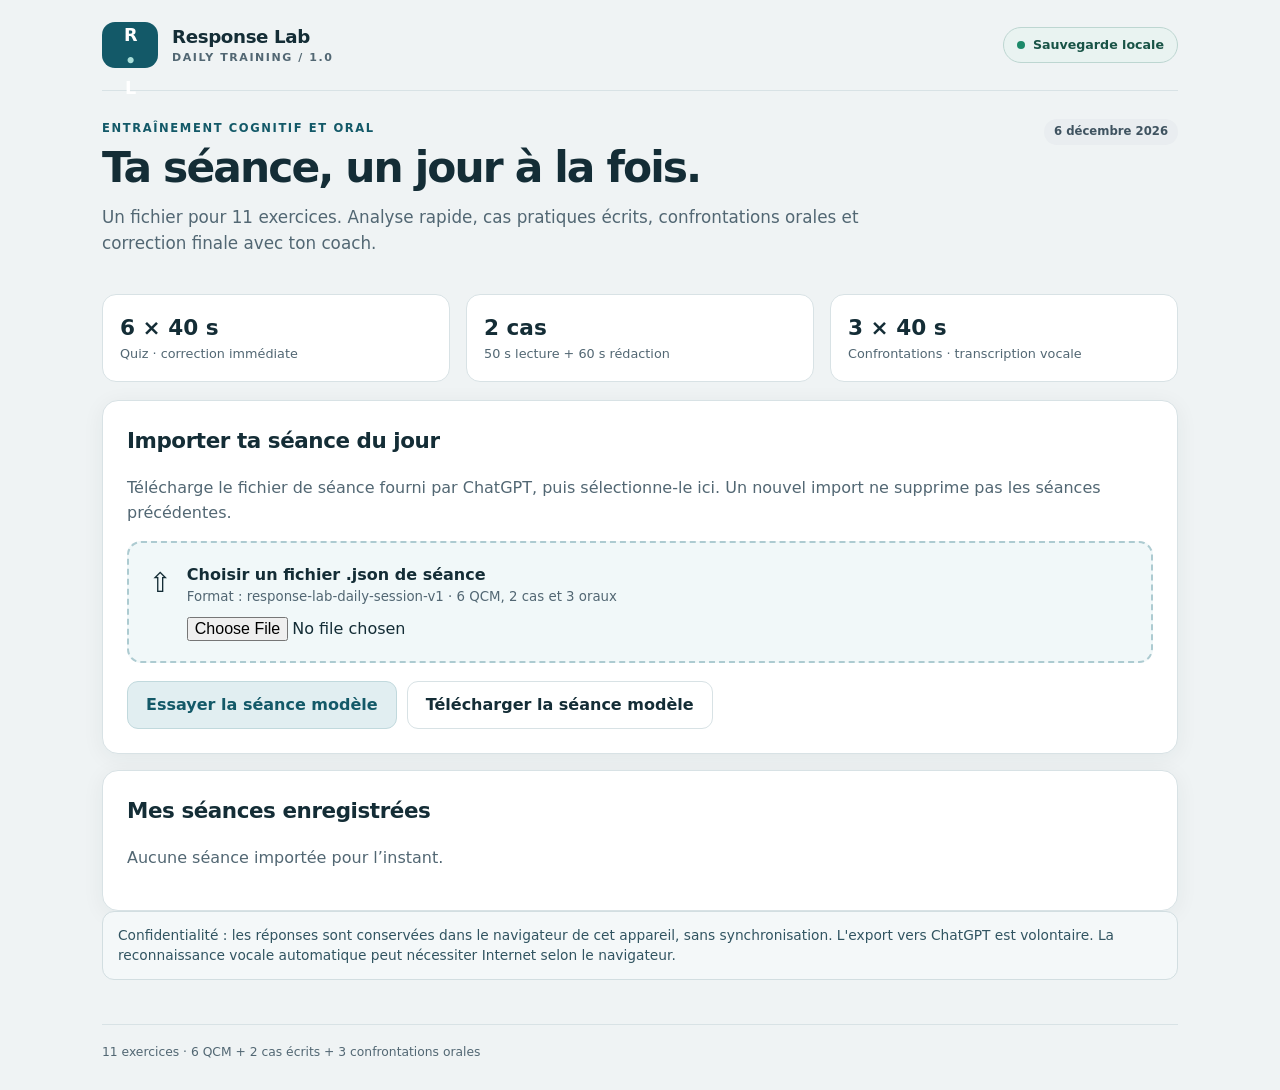
==== daily/index.html @ 09f6cb74 "Add Response Lab Daily: 6 instant-feedback quizzes, 2 timed written cases, 3 transcribed oral respon" ====
<!doctype html>
<html lang="fr">
<head>
  <meta charset="utf-8">
  <meta name="viewport" content="width=device-width,initial-scale=1,viewport-fit=cover">
  <meta name="theme-color" content="#135968">
  <meta name="description" content="Response Lab Daily : quiz, cas écrits et confrontations orales chronométrés.">
  <title>Response Lab — Séance quotidienne</title>
  <link rel="icon" href="icon.svg" type="image/svg+xml">
  <link rel="manifest" href="manifest.webmanifest">
  <link rel="stylesheet" href="assets/styles.css">
  <script defer src="assets/app.js"></script>
</head>
<body>
 <div class="app-shell">
  <header class="app-top">
   <a class="identity" href="./" aria-label="Response Lab Daily — accueil"><span class="logo">R<span>•</span>L</span><span><strong>Response Lab</strong><small>DAILY TRAINING / 1.0</small></span></a>
   <span class="local-pill"><span class="local-dot"></span> Sauvegarde locale</span>
  </header>
  <main id="app" class="main" aria-live="polite"><div class="panel"><h1>Initialisation de Response Lab…</h1><p>Chargement de l'interface quotidienne.</p></div></main>
  <footer class="footer"><span>11 exercices · 6 QCM + 2 cas écrits + 3 confrontations orales</span><span id="live-status" role="status" aria-live="polite"></span></footer>
 </div>
 <script>window.addEventListener('load',()=>{setTimeout(()=>{const el=document.getElementById('app');if(el&&el.textContent.includes('Initialisation de Response Lab'))el.innerHTML='<div class="panel" role="alert"><h1>Application non chargée</h1><p>Actualise la page avec une connexion pour récupérer les fichiers nécessaires. Ne supprime pas les données du site.</p></div>'},5000)})</script>
</body>
</html>
---- daily/assets/styles.css ----
:root{color-scheme:light;--bg:#eff3f4;--surface:#fff;--surface2:#f6f9fa;--ink:#142d36;--muted:#526773;--line:#d8e2e5;--primary:#135968;--primaryHover:#0d4653;--soft:#e1eef1;--success:#16664c;--successBg:#e4f4ed;--warn:#83500c;--warnBg:#fff2dd;--danger:#9d3538;--radius:16px;--shadow:0 4px 22px rgba(17,50,57,.06)}
*{box-sizing:border-box}html{scroll-behavior:smooth}body{margin:0;min-height:100vh;background:var(--bg);color:var(--ink);font-family:system-ui,-apple-system,"Segoe UI",Roboto,Arial,sans-serif;line-height:1.5}button,input,textarea,select{font:inherit}button{cursor:pointer}button:disabled{opacity:.55;cursor:not-allowed}a{color:var(--primary);text-underline-offset:3px}.app-shell{max-width:1120px;margin:auto;padding:0 22px}.app-top{display:flex;justify-content:space-between;align-items:center;gap:16px;padding:22px 0;border-bottom:1px solid var(--line)}.identity{color:inherit;text-decoration:none;display:flex;align-items:center;gap:14px}.identity>span:nth-child(2){display:grid;gap:0}.identity strong{font-weight:800;letter-spacing:-.02em;font-size:1.14rem}.identity small{font-size:.69rem;color:var(--muted);letter-spacing:.14em;font-weight:700}.logo{height:46px;min-width:56px;display:grid;place-items:center;background:var(--primary);color:#fff;border-radius:13px;font-size:1.1rem;font-weight:900;letter-spacing:-.08em}.logo span{color:#a9dfd9}.local-pill{display:inline-flex;align-items:center;gap:8px;border:1px solid #bdd6d1;background:#e9f3f1;color:#185346;border-radius:40px;padding:8px 13px;font-size:.79rem;font-weight:700}.local-dot{background:#1d8a6a;width:8px;height:8px;border-radius:50%}.main{padding:28px 0 44px;min-height:70vh}.footer{border-top:1px solid var(--line);padding:18px 0 28px;display:flex;justify-content:space-between;gap:20px;color:var(--muted);font-size:.77rem}.topline{display:flex;justify-content:space-between;gap:16px;align-items:flex-start;margin-bottom:21px}.eyebrow{font-weight:800;color:var(--primary);text-transform:uppercase;letter-spacing:.14em;font-size:.72rem;margin:0 0 7px}h1,h2,h3,p{margin-top:0}h1{font-size:clamp(1.7rem,4vw,2.65rem);letter-spacing:-.045em;line-height:1.12;margin-bottom:12px}h2{font-size:1.34rem;letter-spacing:-.02em}h3{font-size:1.03rem;letter-spacing:-.02em}p{line-height:1.57}.lead{font-size:1.05rem;color:var(--muted);max-width:780px}.muted{color:var(--muted)}.small{font-size:.86rem}.tiny{font-size:.77rem}.panel{background:var(--surface);border:1px solid var(--line);border-radius:var(--radius);padding:24px;box-shadow:var(--shadow)}.panel+.panel{margin-top:16px}.soft{background:var(--surface2)}.grid{display:grid;gap:16px}.grid2{grid-template-columns:repeat(2,minmax(0,1fr))}.grid3{grid-template-columns:repeat(3,minmax(0,1fr))}.feature{padding:17px;border:1px solid var(--line);border-radius:14px;background:#fff}.feature strong{display:block;font-size:1.35rem}.feature span{display:block;font-size:.8rem;color:var(--muted)}.btn{display:inline-flex;justify-content:center;align-items:center;gap:8px;min-height:45px;padding:11px 18px;border-radius:11px;border:1px solid var(--line);font-weight:750;background:#fff;color:var(--ink);text-decoration:none;transition:background .15s,transform .12s}.btn:hover:not(:disabled){background:var(--soft)}.btn:active:not(:disabled){transform:translateY(1px)}.btn.primary{color:#fff;background:var(--primary);border-color:var(--primary)}.btn.primary:hover:not(:disabled){background:var(--primaryHover)}.btn.ghost{background:transparent}.btn.subtle{background:var(--soft);color:var(--primary);border-color:#c1d9dd}.btn.warn{background:#fff4e8;color:#783d07;border-color:#e9cdab}.actions{display:flex;flex-wrap:wrap;gap:10px;align-items:center;margin:18px 0 2px}.actions:last-child{margin-bottom:0}.upload{display:flex;gap:15px;align-items:flex-start;padding:20px;border:2px dashed #adcbd1;background:#f1f8f9;border-radius:14px}.upload strong{display:block}.upload input{max-width:100%;width:100%;margin-top:10px}.upload small{display:block;color:var(--muted)}.tag{display:inline-flex;align-items:center;gap:5px;background:var(--soft);color:var(--primary);padding:4px 10px;border-radius:999px;font-weight:750;font-size:.73rem}.tag.green{background:var(--successBg);color:var(--success)}.tag.amber{background:var(--warnBg);color:var(--warn)}.tag.gray{background:#e9edf0;color:#3f5360}.progressbar{height:10px;border-radius:999px;background:#e5eced;overflow:hidden;margin-top:14px}.progressbar>span{display:block;background:var(--primary);height:100%;transition:width .2s}.stepbar{display:flex;justify-content:space-between;align-items:center;gap:10px;margin-bottom:16px}.step-label{font-size:.82rem;font-weight:800;color:var(--muted)}.timer-box{display:flex;gap:15px;align-items:center;border:1px solid #bdd5d9;background:#e9f4f5;border-radius:14px;padding:14px 18px;margin:16px 0}.timer-number{font-variant-numeric:tabular-nums;font-weight:850;font-size:2.45rem;letter-spacing:-.07em;line-height:1}.timer-number.low{color:var(--danger)}.timer-text{font-size:.89rem;color:#2b5561}.question{padding:20px;border-radius:14px;background:#f3f8f9;border:1px solid #d6e6e9;margin:18px 0}.question p:last-child{margin-bottom:0}.choice-grid{display:grid;gap:11px;margin:18px 0}.choice{display:block;text-align:left;background:#fff;border:1.5px solid var(--line);border-radius:12px;padding:14px 16px;color:var(--ink);min-height:54px}.choice:hover:not(:disabled){background:var(--soft);border-color:#7ba6ae}.choice.correct{border-color:#2b9a77;background:#e8f6ef}.choice.incorrect{border-color:#c36763;background:#fff0ee}.choice .letter{display:inline-grid;place-items:center;width:27px;height:27px;background:#edf3f4;border-radius:7px;margin-right:9px;font-weight:900;font-size:.83rem}.feedback{padding:16px;border-radius:12px;background:var(--successBg);color:#134b3b;border:1px solid #b8dec9;margin:16px 0}.feedback.warn{background:var(--warnBg);color:#704308;border-color:#ead3a7}.feedback strong{display:block;margin-bottom:4px}.input,textarea,select{display:block;width:100%;padding:12px 13px;border-radius:10px;border:1px solid #b5c9ce;background:#fff;color:var(--ink)}textarea{resize:vertical;min-height:146px;line-height:1.6}label.field-label{display:block;font-weight:750;margin:13px 0 7px}.input:focus,textarea:focus,select:focus,button:focus-visible{outline:3px solid #7dc2cd;outline-offset:2px}.info-row{display:flex;flex-wrap:wrap;gap:10px;align-items:center}.status{background:#e7f0f2;border:1px solid #c6dbe0;color:#245464;border-radius:11px;padding:11px 14px;font-size:.86rem}.status.error{background:#fbedec;border-color:#e8c0c1;color:#862c31}.transcript{white-space:pre-wrap;border:1px solid #c7dadd;border-radius:12px;padding:14px;background:#f7fafb;min-height:76px;margin:13px 0;font-size:1.04rem}.transcript.pending{color:var(--muted);font-style:italic}.transcript .interim{opacity:.6}.case-context{white-space:pre-line;line-height:1.76;font-size:1rem}.case-task{padding:12px 15px;border-left:4px solid var(--primary);background:#f1f7f8;border-radius:0 9px 9px 0}.results-list{display:grid;gap:13px}.result-card{border:1px solid var(--line);border-radius:13px;padding:16px;background:#fff}.result-head{display:flex;justify-content:space-between;align-items:center;gap:12px;flex-wrap:wrap;margin-bottom:7px}.answer-text{white-space:pre-wrap;background:#f3f6f7;border-radius:9px;padding:11px 12px;margin:10px 0;color:#2d4451}.grade-row{display:grid;grid-template-columns:minmax(140px,220px) 1fr;gap:12px;align-items:end}.grade-row textarea{min-height:80px}.error-msg{color:var(--danger);font-weight:700}.divider{height:1px;background:var(--line);margin:22px 0}.history-list{display:grid;gap:10px}.history-item{display:flex;justify-content:space-between;align-items:center;gap:14px;padding:13px 0;border-bottom:1px solid var(--line)}.history-item:last-child{border:none}.file-box{background:#f2f7f8;border:1px solid #d1e2e5;padding:12px 14px;border-radius:11px;margin:13px 0}.file-box code{word-break:break-word}.notice{border:1px solid #d2dee1;border-radius:12px;background:#f4f8f9;padding:13px 15px;color:#315461}.notice.amber{background:#fff8eb;border-color:#e9d6b2;color:#78531c}.notes-points{font-variant-numeric:tabular-nums;font-weight:800;color:var(--primary)}.sr-only{position:absolute!important;width:1px;height:1px;padding:0;margin:-1px;overflow:hidden;clip:rect(0,0,0,0);white-space:nowrap;border:0}
@media(max-width:720px){.app-shell{padding:0 13px}.app-top{padding:14px 0}.logo{height:41px;min-width:49px}.identity strong{font-size:1rem}.identity small{font-size:.58rem}.local-pill{font-size:.7rem;padding:6px 9px}.main{padding:18px 0}.panel{padding:18px}.grid2,.grid3{grid-template-columns:1fr}.topline{flex-direction:column;gap:8px}.footer{flex-direction:column;gap:5px}.grade-row{grid-template-columns:1fr}.actions .btn{flex:1 1 160px}.stepbar{align-items:flex-start}.timer-number{font-size:2.1rem}}
@media(prefers-reduced-motion:reduce){*,*:before,*:after{animation:none!important;transition:none!important;scroll-behavior:auto!important}}
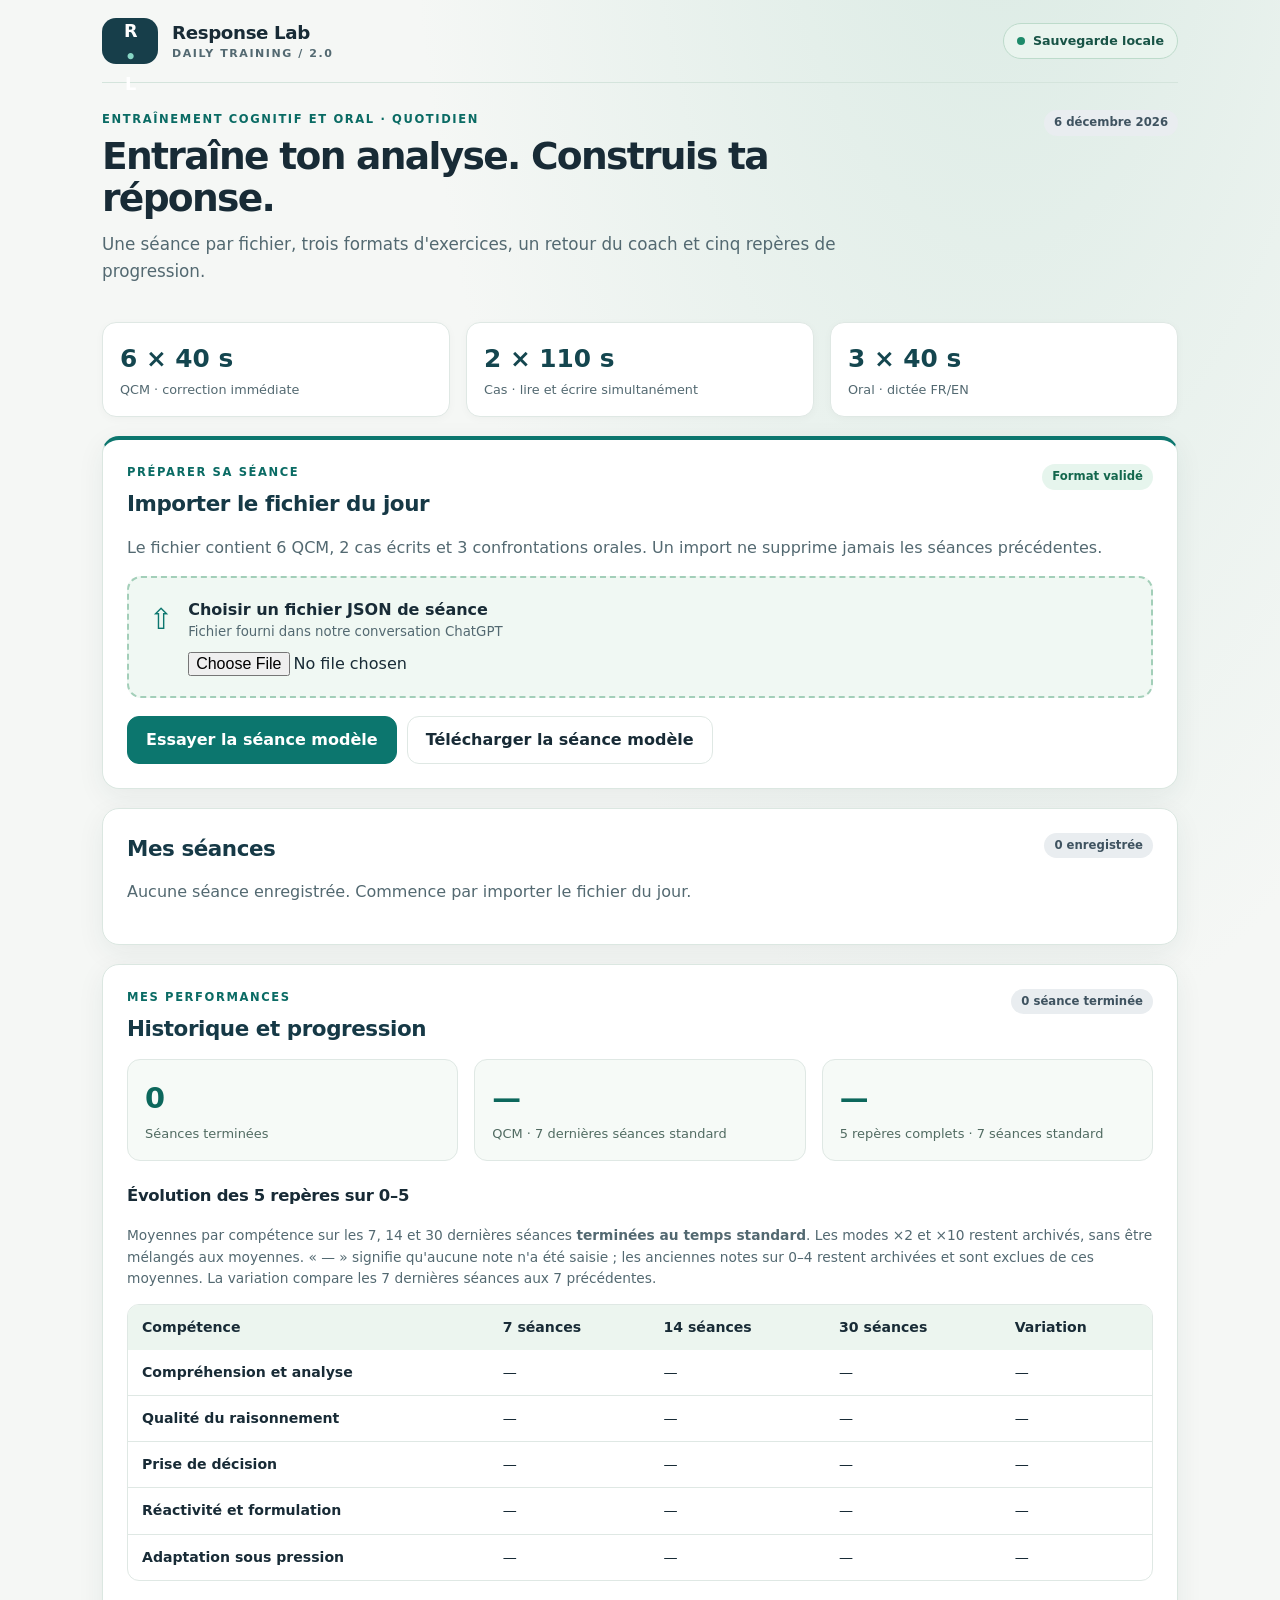
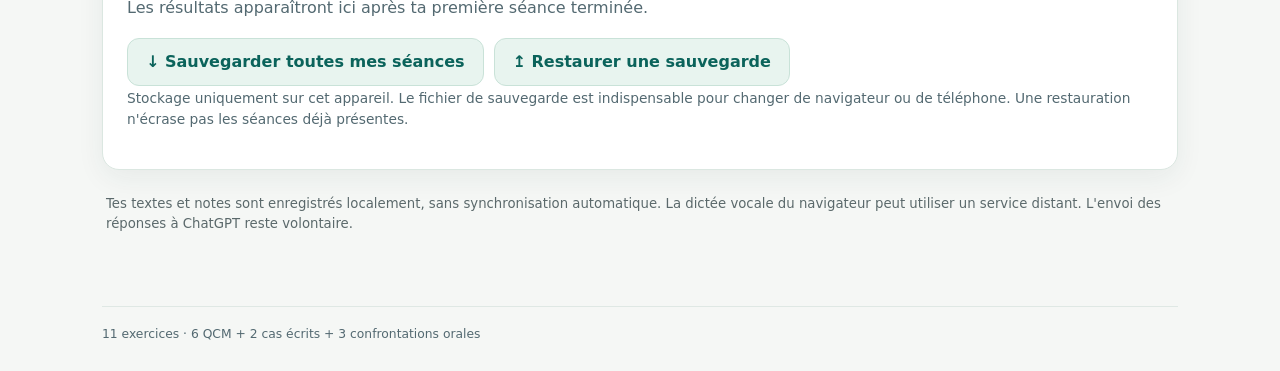
==== commit e1232952: "Refonte Response Lab Daily 2.0: grand chrono en haut à droite, cas 110 s, cinq notes 0-5, reconnaiss" ====
--- a/daily/index.html
+++ b/daily/index.html
@@ -3,18 +3,18 @@
 <head>
   <meta charset="utf-8">
   <meta name="viewport" content="width=device-width,initial-scale=1,viewport-fit=cover">
-  <meta name="theme-color" content="#135968">
+  <meta name="theme-color" content="#0c766e">
   <meta name="description" content="Response Lab Daily : quiz, cas écrits et confrontations orales chronométrés.">
-  <title>Response Lab — Séance quotidienne</title>
+  <title>Response Lab Daily 2.0 — Entraînement quotidien</title>
   <link rel="icon" href="icon.svg" type="image/svg+xml">
   <link rel="manifest" href="manifest.webmanifest">
-  <link rel="stylesheet" href="assets/styles.css">
-  <script defer src="assets/app.js"></script>
+  <link rel="stylesheet" href="assets/styles.css?v=2.0.0">
+  <script defer src="assets/app.js?v=2.0.0"></script>
 </head>
 <body>
  <div class="app-shell">
   <header class="app-top">
-   <a class="identity" href="./" aria-label="Response Lab Daily — accueil"><span class="logo">R<span>•</span>L</span><span><strong>Response Lab</strong><small>DAILY TRAINING / 1.0</small></span></a>
+   <a class="identity" href="./" aria-label="Response Lab Daily — accueil"><span class="logo">R<span>•</span>L</span><span><strong>Response Lab</strong><small>DAILY TRAINING / 2.0</small></span></a>
    <span class="local-pill"><span class="local-dot"></span> Sauvegarde locale</span>
   </header>
   <main id="app" class="main" aria-live="polite"><div class="panel"><h1>Initialisation de Response Lab…</h1><p>Chargement de l'interface quotidienne.</p></div></main>
--- a/daily/assets/styles.css
+++ b/daily/assets/styles.css
@@ -2,3 +2,33 @@
 *{box-sizing:border-box}html{scroll-behavior:smooth}body{margin:0;min-height:100vh;background:var(--bg);color:var(--ink);font-family:system-ui,-apple-system,"Segoe UI",Roboto,Arial,sans-serif;line-height:1.5}button,input,textarea,select{font:inherit}button{cursor:pointer}button:disabled{opacity:.55;cursor:not-allowed}a{color:var(--primary);text-underline-offset:3px}.app-shell{max-width:1120px;margin:auto;padding:0 22px}.app-top{display:flex;justify-content:space-between;align-items:center;gap:16px;padding:22px 0;border-bottom:1px solid var(--line)}.identity{color:inherit;text-decoration:none;display:flex;align-items:center;gap:14px}.identity>span:nth-child(2){display:grid;gap:0}.identity strong{font-weight:800;letter-spacing:-.02em;font-size:1.14rem}.identity small{font-size:.69rem;color:var(--muted);letter-spacing:.14em;font-weight:700}.logo{height:46px;min-width:56px;display:grid;place-items:center;background:var(--primary);color:#fff;border-radius:13px;font-size:1.1rem;font-weight:900;letter-spacing:-.08em}.logo span{color:#a9dfd9}.local-pill{display:inline-flex;align-items:center;gap:8px;border:1px solid #bdd6d1;background:#e9f3f1;color:#185346;border-radius:40px;padding:8px 13px;font-size:.79rem;font-weight:700}.local-dot{background:#1d8a6a;width:8px;height:8px;border-radius:50%}.main{padding:28px 0 44px;min-height:70vh}.footer{border-top:1px solid var(--line);padding:18px 0 28px;display:flex;justify-content:space-between;gap:20px;color:var(--muted);font-size:.77rem}.topline{display:flex;justify-content:space-between;gap:16px;align-items:flex-start;margin-bottom:21px}.eyebrow{font-weight:800;color:var(--primary);text-transform:uppercase;letter-spacing:.14em;font-size:.72rem;margin:0 0 7px}h1,h2,h3,p{margin-top:0}h1{font-size:clamp(1.7rem,4vw,2.65rem);letter-spacing:-.045em;line-height:1.12;margin-bottom:12px}h2{font-size:1.34rem;letter-spacing:-.02em}h3{font-size:1.03rem;letter-spacing:-.02em}p{line-height:1.57}.lead{font-size:1.05rem;color:var(--muted);max-width:780px}.muted{color:var(--muted)}.small{font-size:.86rem}.tiny{font-size:.77rem}.panel{background:var(--surface);border:1px solid var(--line);border-radius:var(--radius);padding:24px;box-shadow:var(--shadow)}.panel+.panel{margin-top:16px}.soft{background:var(--surface2)}.grid{display:grid;gap:16px}.grid2{grid-template-columns:repeat(2,minmax(0,1fr))}.grid3{grid-template-columns:repeat(3,minmax(0,1fr))}.feature{padding:17px;border:1px solid var(--line);border-radius:14px;background:#fff}.feature strong{display:block;font-size:1.35rem}.feature span{display:block;font-size:.8rem;color:var(--muted)}.btn{display:inline-flex;justify-content:center;align-items:center;gap:8px;min-height:45px;padding:11px 18px;border-radius:11px;border:1px solid var(--line);font-weight:750;background:#fff;color:var(--ink);text-decoration:none;transition:background .15s,transform .12s}.btn:hover:not(:disabled){background:var(--soft)}.btn:active:not(:disabled){transform:translateY(1px)}.btn.primary{color:#fff;background:var(--primary);border-color:var(--primary)}.btn.primary:hover:not(:disabled){background:var(--primaryHover)}.btn.ghost{background:transparent}.btn.subtle{background:var(--soft);color:var(--primary);border-color:#c1d9dd}.btn.warn{background:#fff4e8;color:#783d07;border-color:#e9cdab}.actions{display:flex;flex-wrap:wrap;gap:10px;align-items:center;margin:18px 0 2px}.actions:last-child{margin-bottom:0}.upload{display:flex;gap:15px;align-items:flex-start;padding:20px;border:2px dashed #adcbd1;background:#f1f8f9;border-radius:14px}.upload strong{display:block}.upload input{max-width:100%;width:100%;margin-top:10px}.upload small{display:block;color:var(--muted)}.tag{display:inline-flex;align-items:center;gap:5px;background:var(--soft);color:var(--primary);padding:4px 10px;border-radius:999px;font-weight:750;font-size:.73rem}.tag.green{background:var(--successBg);color:var(--success)}.tag.amber{background:var(--warnBg);color:var(--warn)}.tag.gray{background:#e9edf0;color:#3f5360}.progressbar{height:10px;border-radius:999px;background:#e5eced;overflow:hidden;margin-top:14px}.progressbar>span{display:block;background:var(--primary);height:100%;transition:width .2s}.stepbar{display:flex;justify-content:space-between;align-items:center;gap:10px;margin-bottom:16px}.step-label{font-size:.82rem;font-weight:800;color:var(--muted)}.timer-box{display:flex;gap:15px;align-items:center;border:1px solid #bdd5d9;background:#e9f4f5;border-radius:14px;padding:14px 18px;margin:16px 0}.timer-number{font-variant-numeric:tabular-nums;font-weight:850;font-size:2.45rem;letter-spacing:-.07em;line-height:1}.timer-number.low{color:var(--danger)}.timer-text{font-size:.89rem;color:#2b5561}.question{padding:20px;border-radius:14px;background:#f3f8f9;border:1px solid #d6e6e9;margin:18px 0}.question p:last-child{margin-bottom:0}.choice-grid{display:grid;gap:11px;margin:18px 0}.choice{display:block;text-align:left;background:#fff;border:1.5px solid var(--line);border-radius:12px;padding:14px 16px;color:var(--ink);min-height:54px}.choice:hover:not(:disabled){background:var(--soft);border-color:#7ba6ae}.choice.correct{border-color:#2b9a77;background:#e8f6ef}.choice.incorrect{border-color:#c36763;background:#fff0ee}.choice .letter{display:inline-grid;place-items:center;width:27px;height:27px;background:#edf3f4;border-radius:7px;margin-right:9px;font-weight:900;font-size:.83rem}.feedback{padding:16px;border-radius:12px;background:var(--successBg);color:#134b3b;border:1px solid #b8dec9;margin:16px 0}.feedback.warn{background:var(--warnBg);color:#704308;border-color:#ead3a7}.feedback strong{display:block;margin-bottom:4px}.input,textarea,select{display:block;width:100%;padding:12px 13px;border-radius:10px;border:1px solid #b5c9ce;background:#fff;color:var(--ink)}textarea{resize:vertical;min-height:146px;line-height:1.6}label.field-label{display:block;font-weight:750;margin:13px 0 7px}.input:focus,textarea:focus,select:focus,button:focus-visible{outline:3px solid #7dc2cd;outline-offset:2px}.info-row{display:flex;flex-wrap:wrap;gap:10px;align-items:center}.status{background:#e7f0f2;border:1px solid #c6dbe0;color:#245464;border-radius:11px;padding:11px 14px;font-size:.86rem}.status.error{background:#fbedec;border-color:#e8c0c1;color:#862c31}.transcript{white-space:pre-wrap;border:1px solid #c7dadd;border-radius:12px;padding:14px;background:#f7fafb;min-height:76px;margin:13px 0;font-size:1.04rem}.transcript.pending{color:var(--muted);font-style:italic}.transcript .interim{opacity:.6}.case-context{white-space:pre-line;line-height:1.76;font-size:1rem}.case-task{padding:12px 15px;border-left:4px solid var(--primary);background:#f1f7f8;border-radius:0 9px 9px 0}.results-list{display:grid;gap:13px}.result-card{border:1px solid var(--line);border-radius:13px;padding:16px;background:#fff}.result-head{display:flex;justify-content:space-between;align-items:center;gap:12px;flex-wrap:wrap;margin-bottom:7px}.answer-text{white-space:pre-wrap;background:#f3f6f7;border-radius:9px;padding:11px 12px;margin:10px 0;color:#2d4451}.grade-row{display:grid;grid-template-columns:minmax(140px,220px) 1fr;gap:12px;align-items:end}.grade-row textarea{min-height:80px}.error-msg{color:var(--danger);font-weight:700}.divider{height:1px;background:var(--line);margin:22px 0}.history-list{display:grid;gap:10px}.history-item{display:flex;justify-content:space-between;align-items:center;gap:14px;padding:13px 0;border-bottom:1px solid var(--line)}.history-item:last-child{border:none}.file-box{background:#f2f7f8;border:1px solid #d1e2e5;padding:12px 14px;border-radius:11px;margin:13px 0}.file-box code{word-break:break-word}.notice{border:1px solid #d2dee1;border-radius:12px;background:#f4f8f9;padding:13px 15px;color:#315461}.notice.amber{background:#fff8eb;border-color:#e9d6b2;color:#78531c}.notes-points{font-variant-numeric:tabular-nums;font-weight:800;color:var(--primary)}.sr-only{position:absolute!important;width:1px;height:1px;padding:0;margin:-1px;overflow:hidden;clip:rect(0,0,0,0);white-space:nowrap;border:0}
 @media(max-width:720px){.app-shell{padding:0 13px}.app-top{padding:14px 0}.logo{height:41px;min-width:49px}.identity strong{font-size:1rem}.identity small{font-size:.58rem}.local-pill{font-size:.7rem;padding:6px 9px}.main{padding:18px 0}.panel{padding:18px}.grid2,.grid3{grid-template-columns:1fr}.topline{flex-direction:column;gap:8px}.footer{flex-direction:column;gap:5px}.grade-row{grid-template-columns:1fr}.actions .btn{flex:1 1 160px}.stepbar{align-items:flex-start}.timer-number{font-size:2.1rem}}
 @media(prefers-reduced-motion:reduce){*,*:before,*:after{animation:none!important;transition:none!important;scroll-behavior:auto!important}}
+
+/* Response Lab Daily 2.0 — v2.4-inspired calm visual identity, refined for focus and mobile. */
+:root { --bg:#f5f7f5;--surface:#ffffff;--surface2:#eef4f0;--ink:#182b36;--muted:#536971;--line:#dfe8e4;--primary:#0c766e;--primaryHover:#095b55;--soft:#e3f1ed;--success:#13674d;--successBg:#e6f5ed;--warn:#904d20;--warnBg:#fff2e7;--danger:#ae353f;--radius:17px;--shadow:0 8px 28px rgba(24,59,66,.065); }
+body{background:radial-gradient(ellipse at 78% -14%,#d9eae3 0%,transparent 42%),var(--bg)}
+.app-shell{max-width:1120px}.app-top{padding:18px 0;border-bottom:1px solid #d4e4dc}.logo{background:#173e4a;border-radius:14px}.logo span{color:#87d6c5}
+.main{padding:27px 0 60px}.panel{box-shadow:var(--shadow);border-color:#dbe7e1}.panel+.panel{margin-top:19px}
+h1{font-weight:830;max-width:800px}h2{color:#163946}.eyebrow{color:#0a6b64}.btn{border-radius:12px;min-height:46px}.btn.primary{background:#0c766e;border-color:#0c766e}.btn.primary:hover:not(:disabled){background:#095b55}.btn.subtle{background:#e8f4ef;border-color:#c9e2d8;color:#0b635b}.btn.ghost{background:transparent}
+.question{background:#f4f9f6;border-color:#d6e7de}.choice:hover:not(:disabled){background:#eaf4ef;border-color:#57a18f}.choice.correct{background:#e7f5ed;border-color:#18906c}.progressbar>span{background:linear-gradient(90deg,#0c766e,#247cad)}
+.upload{background:#f0f8f3;border-color:#a3cfb9}.upload-symbol{font-size:1.8rem;color:#0c766e}.import-panel{border-top:4px solid #0c766e}.intro-features{margin:0 0 19px}.feature{box-shadow:0 2px 8px #15252f08}.feature strong{font-size:1.55rem;color:#14464f}.feature span{margin-top:3px}
+.section-heading{display:flex;align-items:flex-start;justify-content:space-between;gap:14px;margin-bottom:14px}.section-heading h2{margin-bottom:0}.section-heading .eyebrow{display:block}
+.topline h1{font-size:clamp(1.5rem,3.2vw,2.35rem)}.topline{align-items:flex-start}.head-actions{display:flex;gap:7px;flex-wrap:wrap;justify-content:flex-end;align-items:center}.head-actions .btn{white-space:nowrap}
+/* Persistent, conspicuous countdown, anchored top RIGHT. */
+.timer-dock{position:fixed;top:14px;right:max(16px,calc((100vw - 1120px)/2 + 20px));z-index:50;pointer-events:none;width:min(178px,44vw)}
+.timer-box{pointer-events:auto;display:flex;flex-direction:column;gap:5px;align-items:flex-end;margin:0;background:#163d4b;border:2px solid #0c766e;color:white;padding:10px 14px 12px;border-radius:16px;box-shadow:0 10px 28px #182f3970;min-height:97px}
+.timer-label{font-size:.73rem;text-transform:uppercase;letter-spacing:.085em;font-weight:700;opacity:.9}.timer-number{font-variant-numeric:tabular-nums;font-size:3.15rem;letter-spacing:-.065em;line-height:1.05;color:#fff;text-shadow:none;font-weight:900}.timer-number.low{color:#ffc9b9}.timer-track{height:5px;background:#ffffff55;border-radius:5px;overflow:hidden;width:100%}.timer-track span{display:block;height:100%;background:#91e0c6;transition:width .16s linear}.timer-text{color:#fff}
+.main:has(.timer-dock){padding-top:105px}.main:has(.timer-dock) .topline{padding-right:0}.app-top:has(~ .main .timer-dock) .local-pill{visibility:hidden}
+.prep-settings{display:flex;justify-content:flex-end;margin:4px 0 17px}.prep-settings label{display:flex;gap:9px;align-items:center;font-size:.82rem;color:var(--muted);font-weight:650}.prep-settings .input{width:auto;min-width:210px;padding:8px 10px;font-size:.84rem}
+/* Written cases show context and response simultaneously for the full 110 s. */
+.case-layout{display:grid;grid-template-columns:minmax(0,1fr) minmax(0,1.15fr);gap:16px;align-items:stretch;margin-top:18px}.case-context-pane,.case-write-pane{border-radius:14px;border:1px solid #dce9e3;padding:19px;min-width:0}.case-context-pane{background:#f0f7f2}.case-write-pane{display:flex;flex-direction:column;background:white}.case-write-pane .field-label{margin:0 0 10px}.case-write-pane textarea{flex:1;min-height:240px;resize:vertical;font-size:1rem}.case-write-pane .actions{margin-top:12px}.case-write-pane.preview{display:block;background:#fafcfb;color:#52666b}.case-context-pane .case-context{font-size:1.06rem;line-height:1.73}.case-context-pane .case-task{margin-top:16px;background:#e4f2e9;border-color:#0c766e}.case-panel>h2{margin-top:14px}.save-hint{font-size:.78rem;color:#15664d;margin:7px 0}
+.speech-pref{display:flex;align-items:flex-start;flex-direction:column;gap:4px;background:#f3f8f5;border-radius:12px;padding:13px 15px;margin:15px 0}.speech-pref .field-label{margin:0 0 4px}.speech-pref .input{max-width:370px}.transcript{background:#f7faf8;border-color:#c7ddce;min-height:95px;font-size:1.08rem}
+/* Longitudinal report and manual 0–5 rubrics. */
+.stats-grid{margin:13px 0 23px}.stat{display:grid;gap:3px;border-radius:13px;border:1px solid var(--line);background:#f6faf7;padding:17px}.stat strong{font-size:1.8rem;color:#0c675c;font-variant-numeric:tabular-nums}.stat span{font-size:.81rem;color:#516b62}.table-scroll{overflow:auto;border:1px solid var(--line);border-radius:12px;margin:14px 0}.score-table{width:100%;border-collapse:collapse;min-width:610px}.score-table th,.score-table td{padding:12px 14px;text-align:left;border-bottom:1px solid var(--line);font-size:.88rem;white-space:nowrap}.score-table th{font-weight:750}.score-table thead{background:#ecf5ef}.score-table tr:last-child th,.score-table tr:last-child td{border-bottom:0}.score-table td{font-variant-numeric:tabular-nums}
+.history-line{display:grid;grid-template-columns:minmax(0,1.6fr) auto auto auto;gap:16px;align-items:center;border-top:1px solid var(--line);padding:10px 0;font-size:.83rem}.history-line small{display:block;color:var(--muted)}.mini-history{margin-top:16px}.backup-label{position:relative;overflow:hidden;cursor:pointer}.backup-label input{position:absolute;inset:0;opacity:0;cursor:pointer}
+.privacy-note{padding:12px 4px;font-size:.83rem;color:#5b696b;margin:12px 0 0}
+.axis-grid{display:grid;grid-template-columns:repeat(2,minmax(0,1fr));gap:14px;margin:18px 0}.axis-card{background:#f5faf6;border:1px solid #d8e8db;border-radius:14px;padding:14px}.axis-card:last-child{grid-column:1/-1}.axis-top{display:flex;align-items:center;gap:10px;margin-bottom:10px}.axis-index{background:#0c766e;color:white;font-size:.72rem;min-width:29px;height:29px;border-radius:8px;display:inline-grid;place-items:center;font-weight:800}.axis-fields{display:grid;grid-template-columns:110px minmax(0,1fr);gap:12px}.axis-fields textarea{min-height:77px}.axis-fields .field-label{margin:2px 0 8px}.coaching-panel{border-top:4px solid #0c766e}
+.detail-notes .result-card{padding:0;border-radius:13px}.detail-notes summary{cursor:pointer;padding:16px 17px;margin:0;list-style:none}.detail-notes summary::-webkit-details-marker{display:none}.detail-notes summary::after{content:'⌄';font-weight:800;color:#0c766e;margin-left:8px}.detail-notes details[open] summary::after{content:'⌃'}.result-body{padding:0 16px 16px}.grade-row{align-items:start}.grade-row .field-label{margin:7px 0}.file-box{background:#f2f8f4;border-color:#d3e7d8}
+.notice.amber{background:#fff6ec}.local-pill{background:#e9f4ee;border-color:#bddbcb}.progressbar{background:#e4ece8}
+@media(max-width:860px){.case-layout{grid-template-columns:1fr}.axis-grid{grid-template-columns:1fr}.axis-card:last-child{grid-column:auto}}
+@media(max-width:720px){.main{padding:20px 0 40px}.main:has(.timer-dock){padding-top:122px}.timer-dock{top:76px;right:12px;width:159px}.timer-box{min-height:91px;padding:8px 12px}.timer-number{font-size:2.8rem}.timer-label{font-size:.65rem}.topline{gap:10px}.topline h1{font-size:1.55rem}.app-top{min-height:56px}.section-heading{flex-wrap:wrap}.axis-fields{grid-template-columns:1fr}.axis-fields textarea{min-height:75px}.history-line{grid-template-columns:1fr auto;gap:5px;padding:12px 0}.history-line>span:first-child{grid-column:1/2}.history-line>button{grid-column:2/3;grid-row:1/3}.history-line>span:nth-child(2),.history-line>span:nth-child(3){grid-column:1/2}.history-line>span:nth-child(3){grid-row:3/4}.prep-settings{justify-content:flex-start}.prep-settings label{flex-direction:column;align-items:flex-start}.case-context-pane,.case-write-pane{padding:14px}.panel{padding:17px}.head-actions{justify-content:flex-start}.score-table th,.score-table td{padding:9px 11px}}
+@media(prefers-reduced-motion:reduce){.timer-track span{transition:none}}
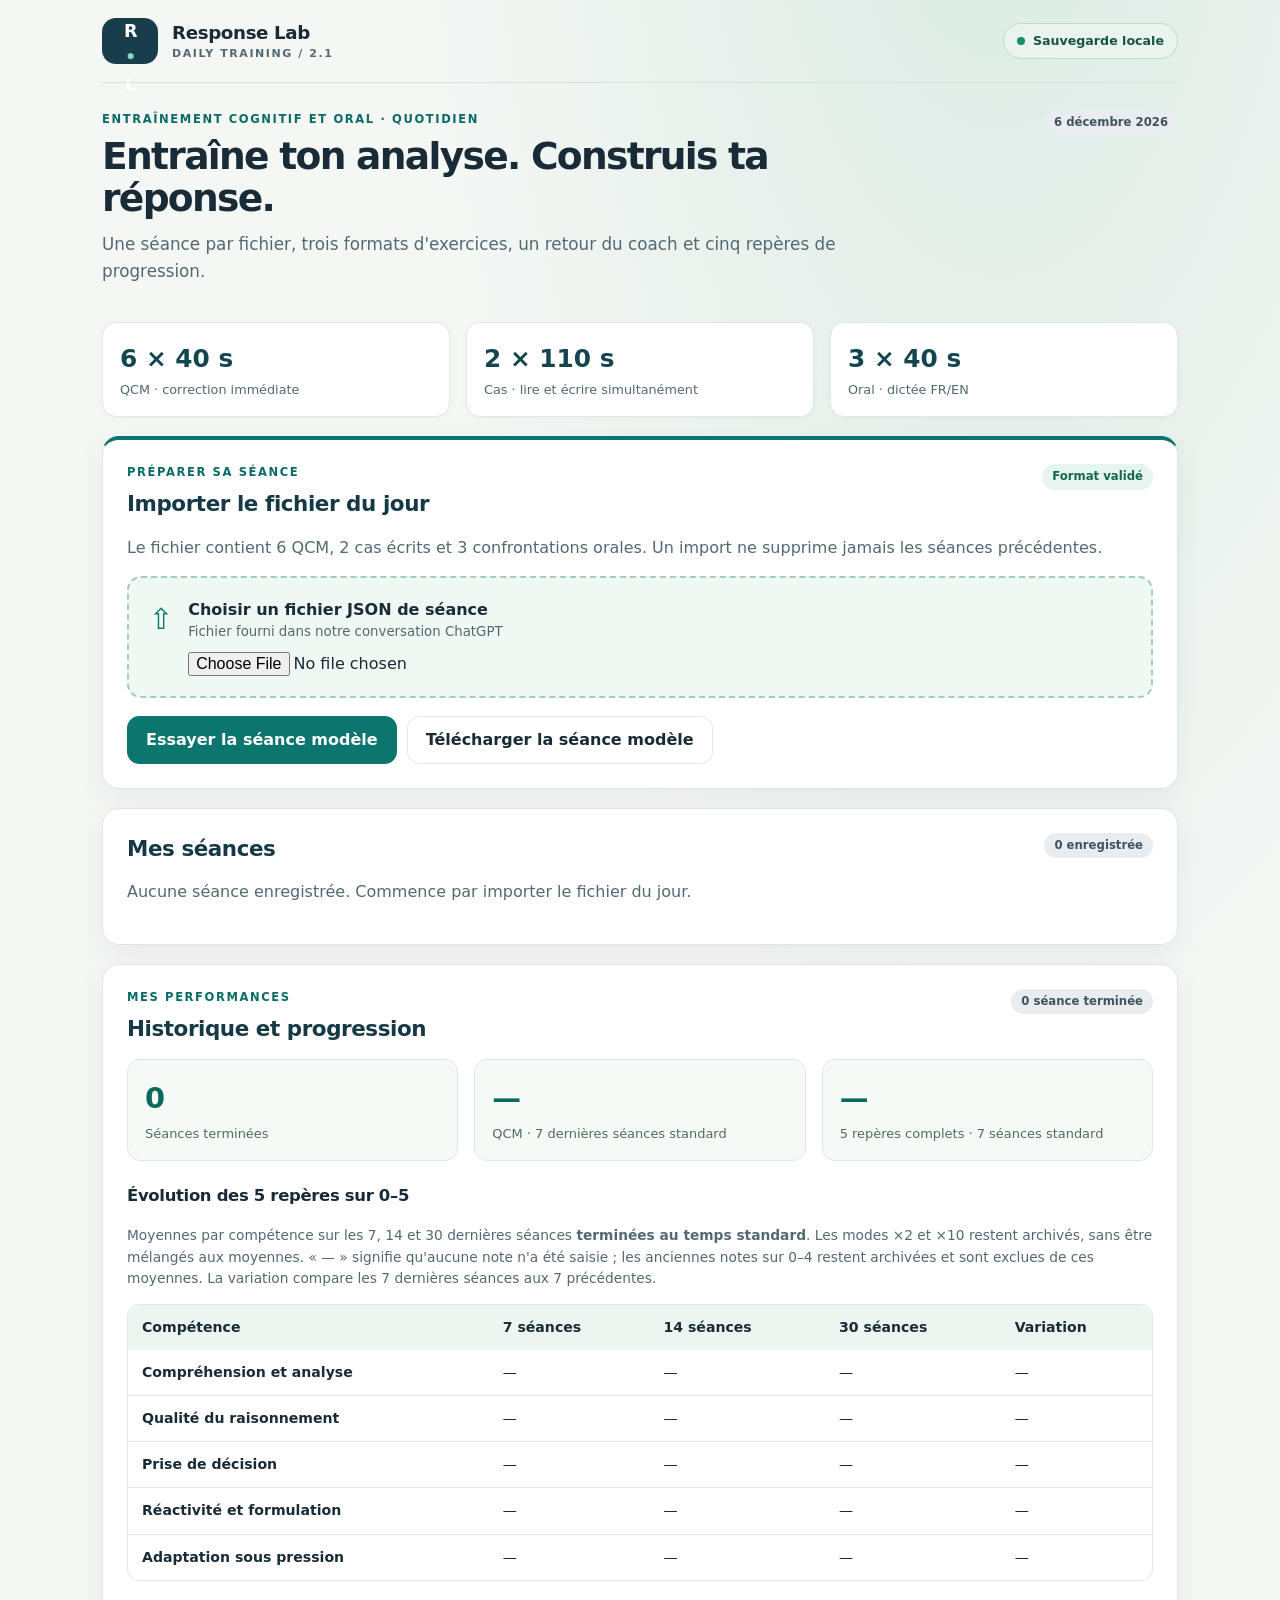
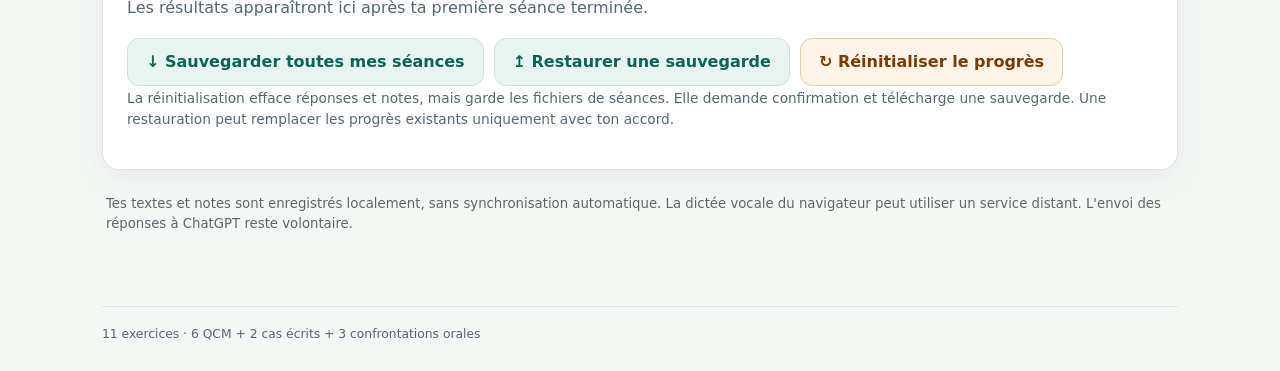
==== commit 949a46ea: "Daily 2.1: correct legacy session identification, safe progress reset, backup restoration, UI and re" ====
--- a/daily/index.html
+++ b/daily/index.html
@@ -5,16 +5,16 @@
   <meta name="viewport" content="width=device-width,initial-scale=1,viewport-fit=cover">
   <meta name="theme-color" content="#0c766e">
   <meta name="description" content="Response Lab Daily : quiz, cas écrits et confrontations orales chronométrés.">
-  <title>Response Lab Daily 2.0 — Entraînement quotidien</title>
+  <title>Response Lab Daily 2.1 — Entraînement quotidien</title>
   <link rel="icon" href="icon.svg" type="image/svg+xml">
   <link rel="manifest" href="manifest.webmanifest">
-  <link rel="stylesheet" href="assets/styles.css?v=2.0.0">
-  <script defer src="assets/app.js?v=2.0.0"></script>
+  <link rel="stylesheet" href="assets/styles.css?v=2.1.0">
+  <script defer src="assets/app.js?v=2.1.0"></script>
 </head>
 <body>
  <div class="app-shell">
   <header class="app-top">
-   <a class="identity" href="./" aria-label="Response Lab Daily — accueil"><span class="logo">R<span>•</span>L</span><span><strong>Response Lab</strong><small>DAILY TRAINING / 2.0</small></span></a>
+   <a class="identity" href="./" aria-label="Response Lab Daily — accueil"><span class="logo">R<span>•</span>L</span><span><strong>Response Lab</strong><small>DAILY TRAINING / 2.1</small></span></a>
    <span class="local-pill"><span class="local-dot"></span> Sauvegarde locale</span>
   </header>
   <main id="app" class="main" aria-live="polite"><div class="panel"><h1>Initialisation de Response Lab…</h1><p>Chargement de l'interface quotidienne.</p></div></main>
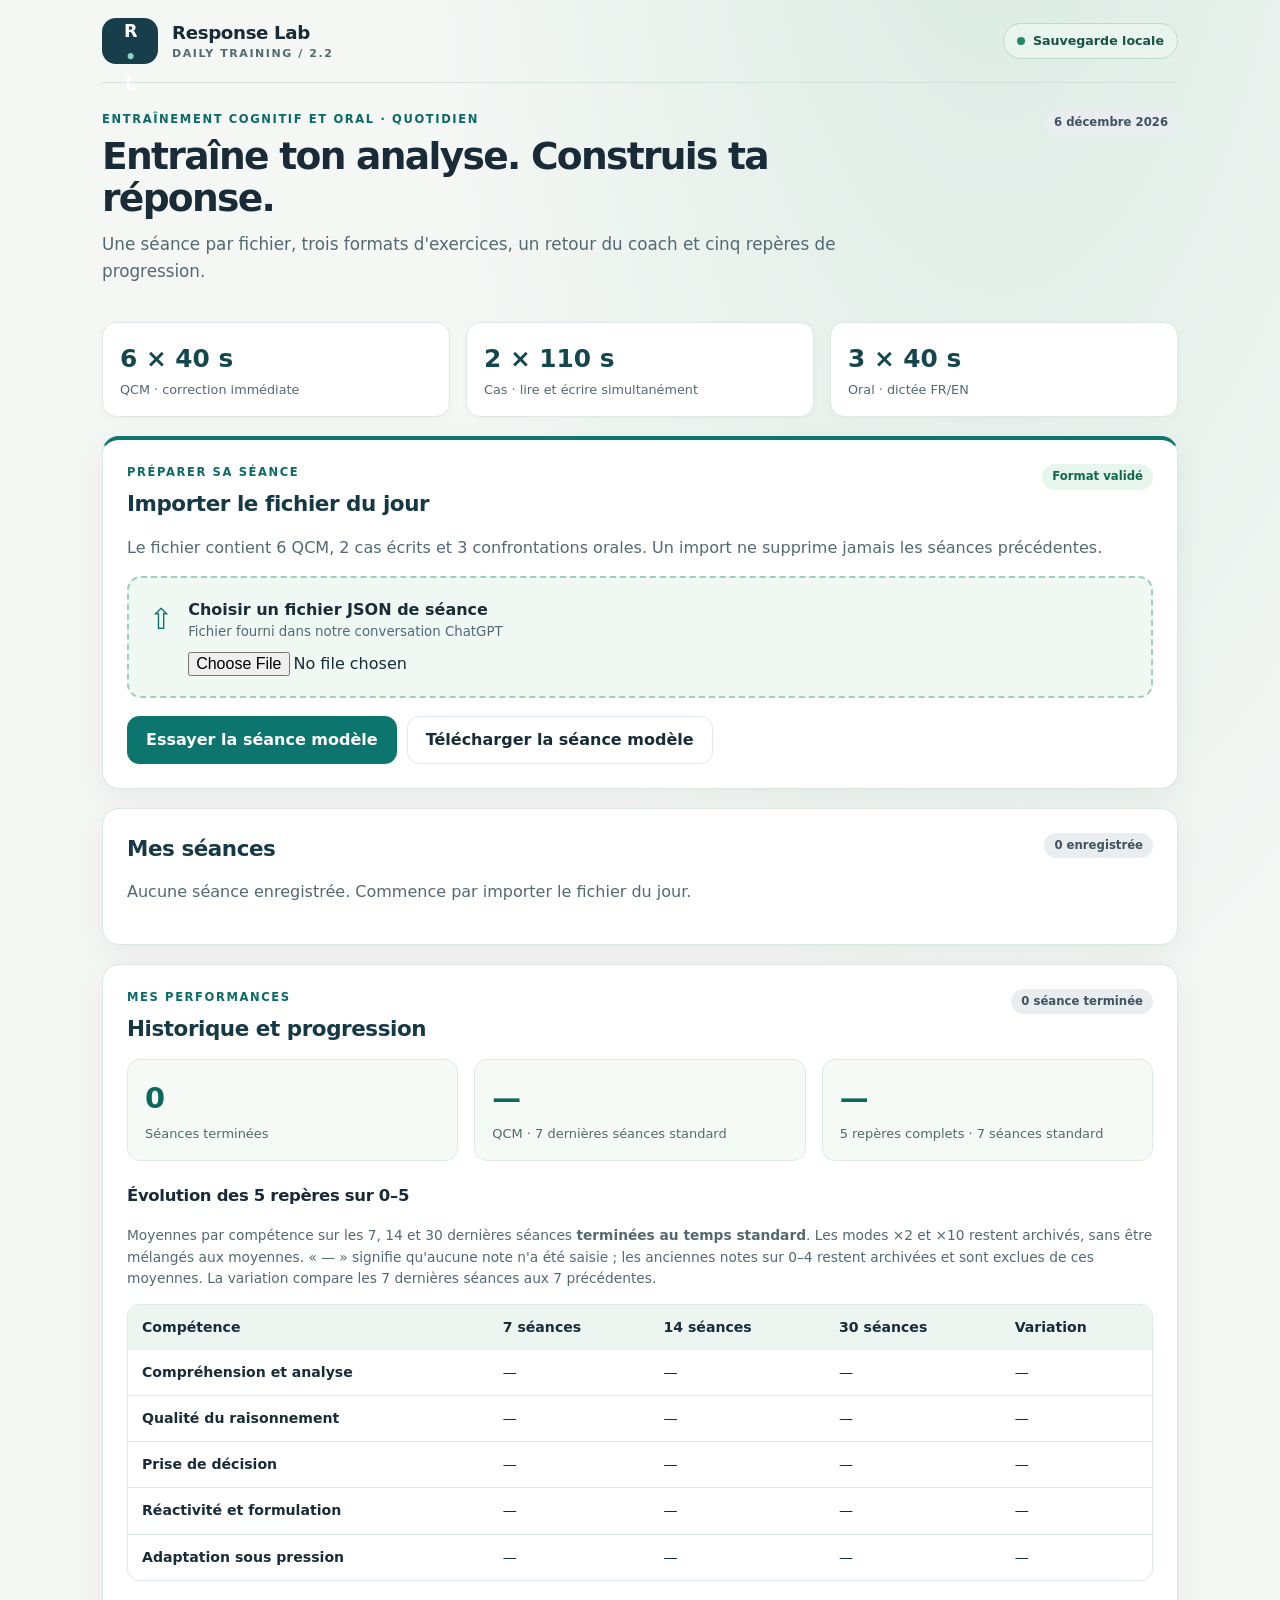
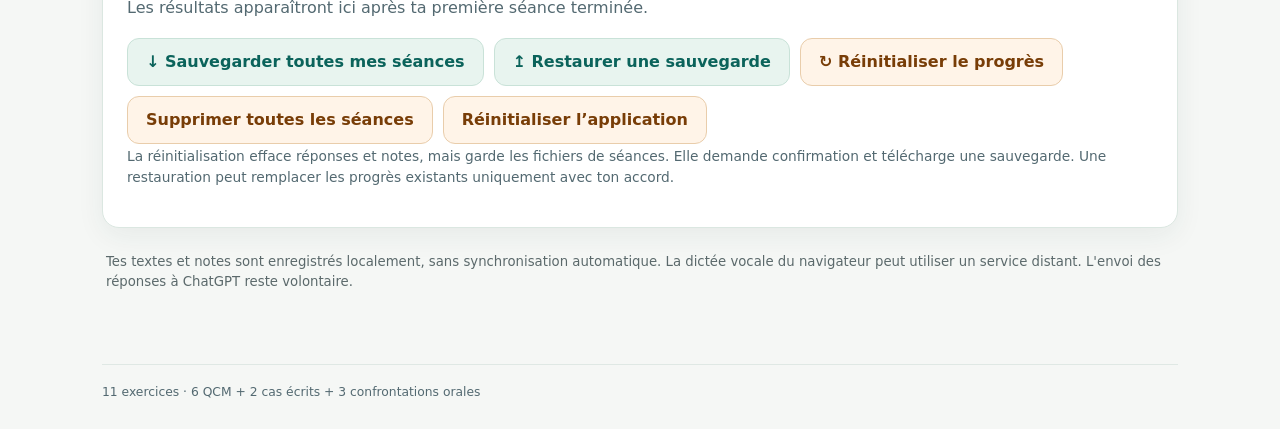
==== commit d20cfbc2: "Daily 2.2 QA: fix experimental speech failures, show FR and EN locales, add session deletion and sco" ====
--- a/daily/index.html
+++ b/daily/index.html
@@ -5,19 +5,19 @@
   <meta name="viewport" content="width=device-width,initial-scale=1,viewport-fit=cover">
   <meta name="theme-color" content="#0c766e">
   <meta name="description" content="Response Lab Daily : quiz, cas écrits et confrontations orales chronométrés.">
-  <title>Response Lab Daily 2.1 — Entraînement quotidien</title>
+  <title>Response Lab Daily 2.2 — Entraînement quotidien</title>
   <link rel="icon" href="icon.svg" type="image/svg+xml">
   <link rel="manifest" href="manifest.webmanifest">
-  <link rel="stylesheet" href="assets/styles.css?v=2.1.0">
-  <script defer src="assets/app.js?v=2.1.0"></script>
+  <link rel="stylesheet" href="assets/styles.css?v=2.2.0">
+  <script defer src="assets/app.js?v=2.2.0"></script>
 </head>
 <body>
  <div class="app-shell">
   <header class="app-top">
-   <a class="identity" href="./" aria-label="Response Lab Daily — accueil"><span class="logo">R<span>•</span>L</span><span><strong>Response Lab</strong><small>DAILY TRAINING / 2.1</small></span></a>
+   <a class="identity" href="./" aria-label="Response Lab Daily — accueil"><span class="logo">R<span>•</span>L</span><span><strong>Response Lab</strong><small>DAILY TRAINING / 2.2</small></span></a>
    <span class="local-pill"><span class="local-dot"></span> Sauvegarde locale</span>
   </header>
-  <main id="app" class="main" aria-live="polite"><div class="panel"><h1>Initialisation de Response Lab…</h1><p>Chargement de l'interface quotidienne.</p></div></main>
+  <main id="app" class="main"><div class="panel"><h1>Initialisation de Response Lab…</h1><p>Chargement de l'interface quotidienne.</p></div></main>
   <footer class="footer"><span>11 exercices · 6 QCM + 2 cas écrits + 3 confrontations orales</span><span id="live-status" role="status" aria-live="polite"></span></footer>
  </div>
  <script>window.addEventListener('load',()=>{setTimeout(()=>{const el=document.getElementById('app');if(el&&el.textContent.includes('Initialisation de Response Lab'))el.innerHTML='<div class="panel" role="alert"><h1>Application non chargée</h1><p>Actualise la page avec une connexion pour récupérer les fichiers nécessaires. Ne supprime pas les données du site.</p></div>'},5000)})</script>
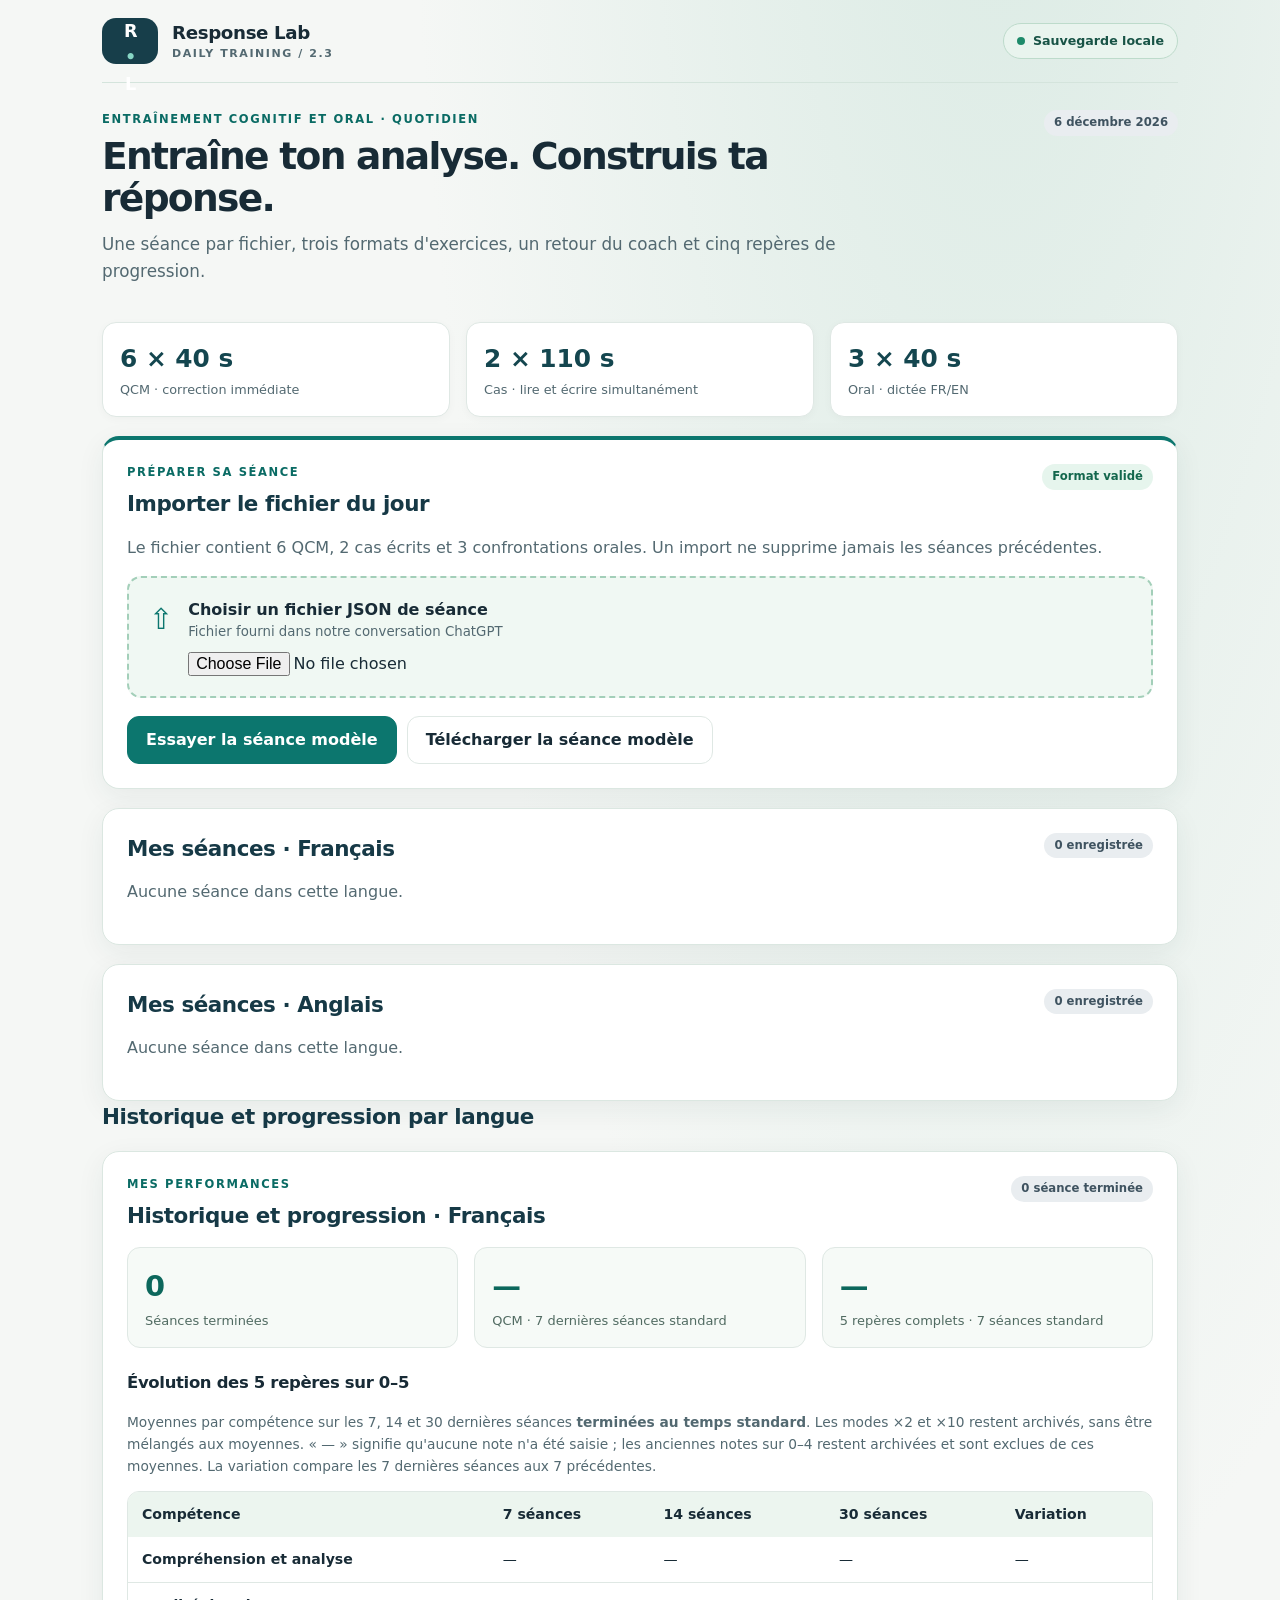
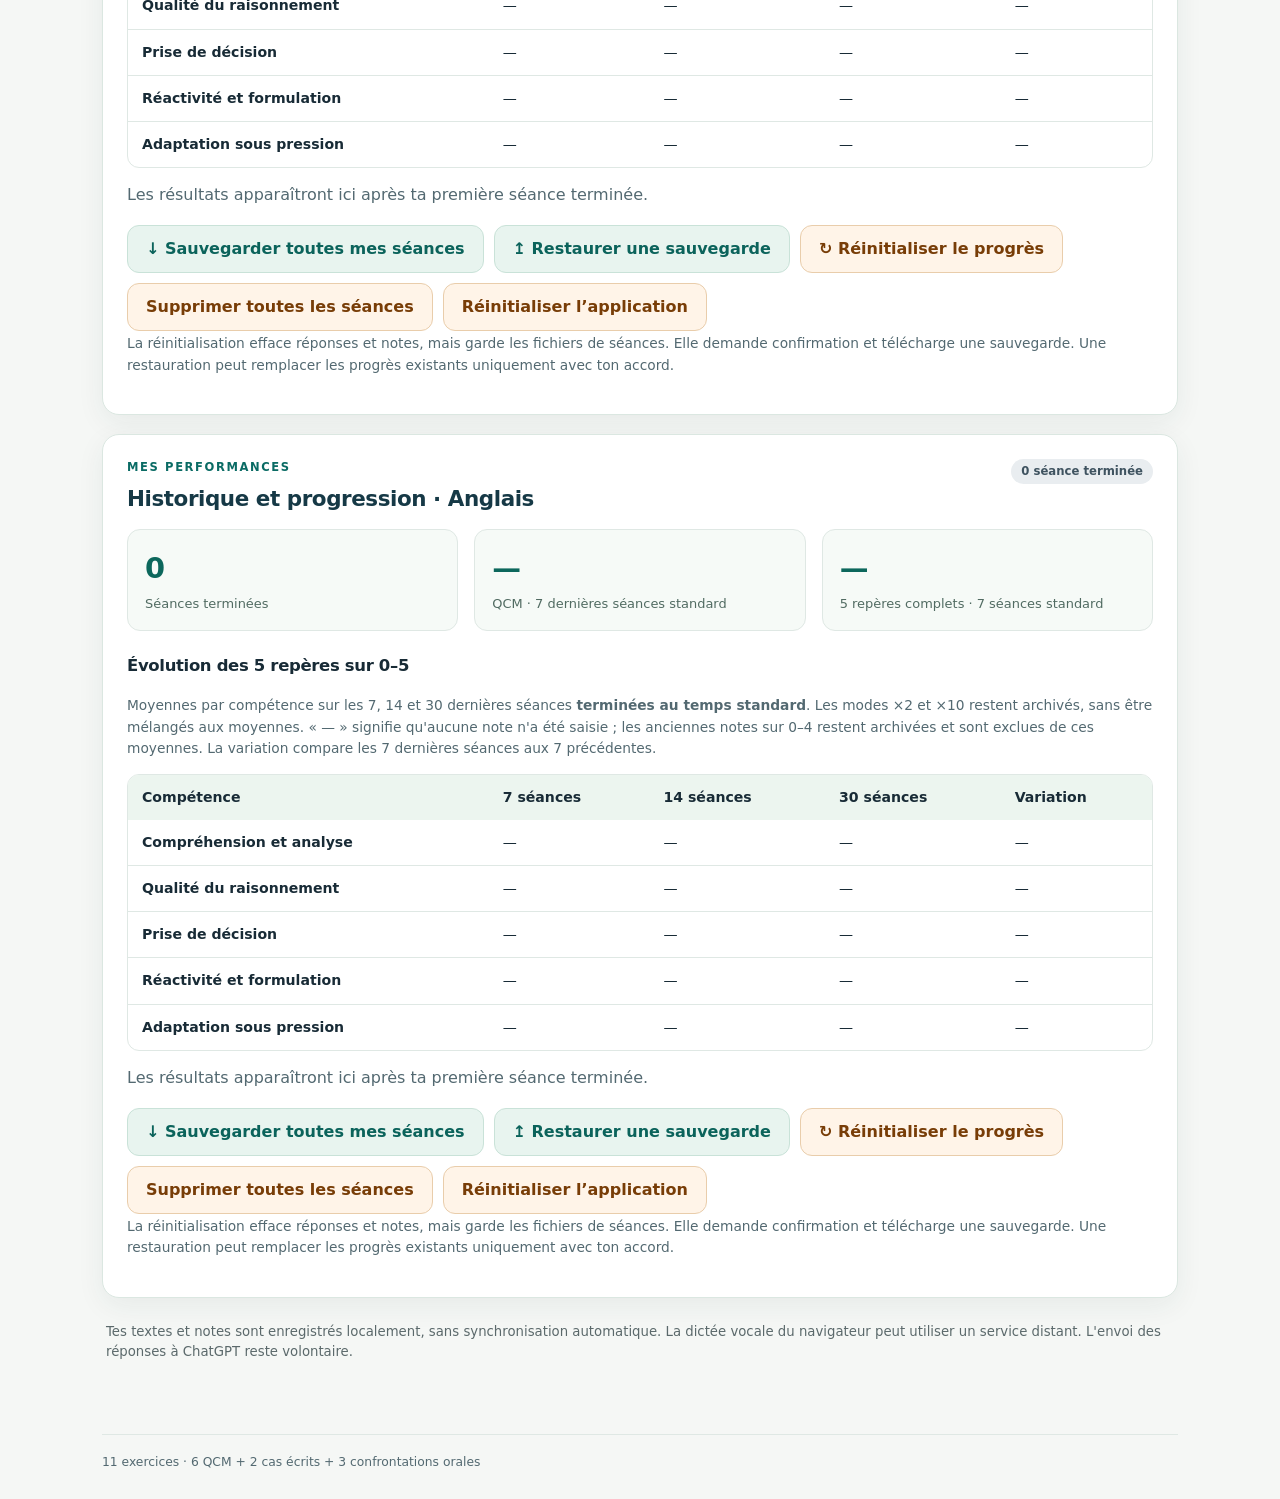
==== commit fc84b89c: "Daily 2.3 : FR/EN séparés, QCM variés, bilan par axes" ====
--- a/daily/index.html
+++ b/daily/index.html
@@ -5,16 +5,16 @@
   <meta name="viewport" content="width=device-width,initial-scale=1,viewport-fit=cover">
   <meta name="theme-color" content="#0c766e">
   <meta name="description" content="Response Lab Daily : quiz, cas écrits et confrontations orales chronométrés.">
-  <title>Response Lab Daily 2.2 — Entraînement quotidien</title>
+  <title>Response Lab Daily 2.3 — Entraînement quotidien</title>
   <link rel="icon" href="icon.svg" type="image/svg+xml">
   <link rel="manifest" href="manifest.webmanifest">
-  <link rel="stylesheet" href="assets/styles.css?v=2.2.0">
-  <script defer src="assets/app.js?v=2.2.0"></script>
+  <link rel="stylesheet" href="assets/styles.css?v=2.3.0">
+  <script defer src="assets/app.js?v=2.3.0"></script>
 </head>
 <body>
  <div class="app-shell">
   <header class="app-top">
-   <a class="identity" href="./" aria-label="Response Lab Daily — accueil"><span class="logo">R<span>•</span>L</span><span><strong>Response Lab</strong><small>DAILY TRAINING / 2.2</small></span></a>
+   <a class="identity" href="./" aria-label="Response Lab Daily — accueil"><span class="logo">R<span>•</span>L</span><span><strong>Response Lab</strong><small>DAILY TRAINING / 2.3</small></span></a>
    <span class="local-pill"><span class="local-dot"></span> Sauvegarde locale</span>
   </header>
   <main id="app" class="main"><div class="panel"><h1>Initialisation de Response Lab…</h1><p>Chargement de l'interface quotidienne.</p></div></main>
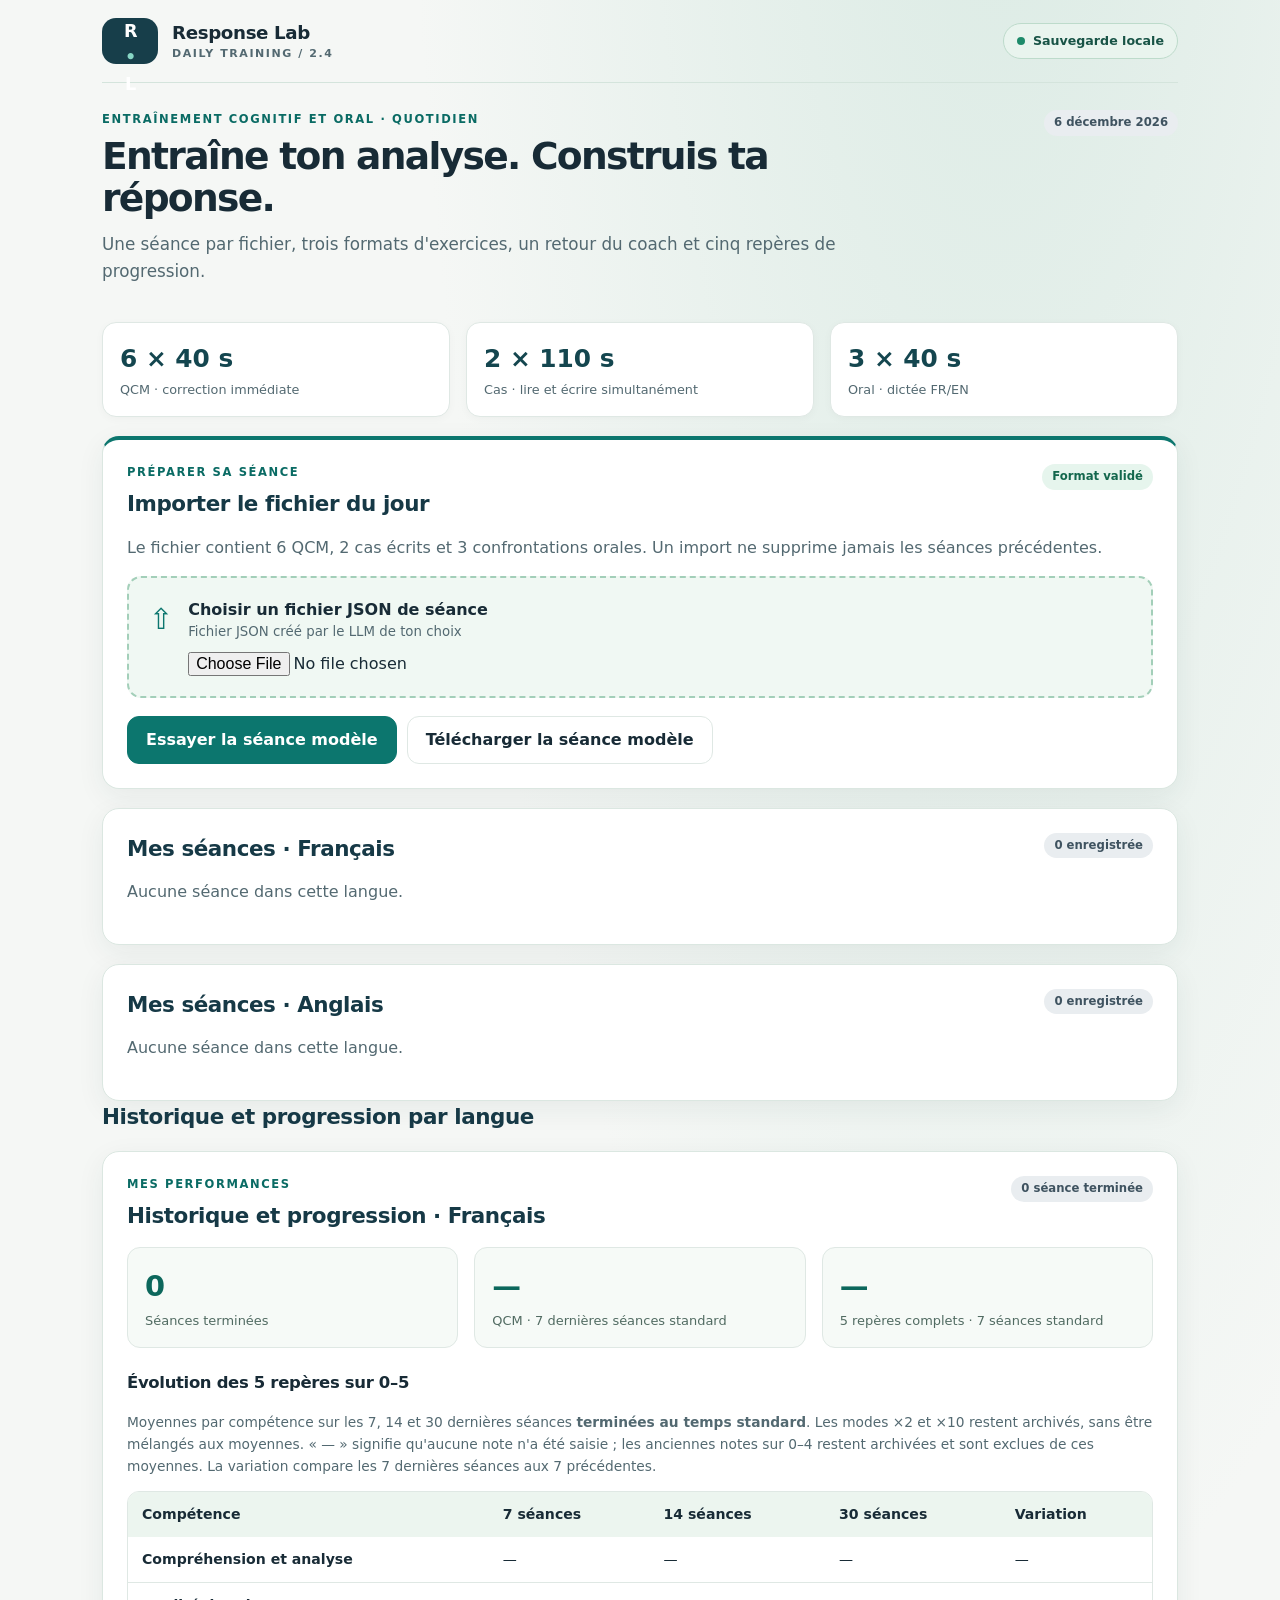
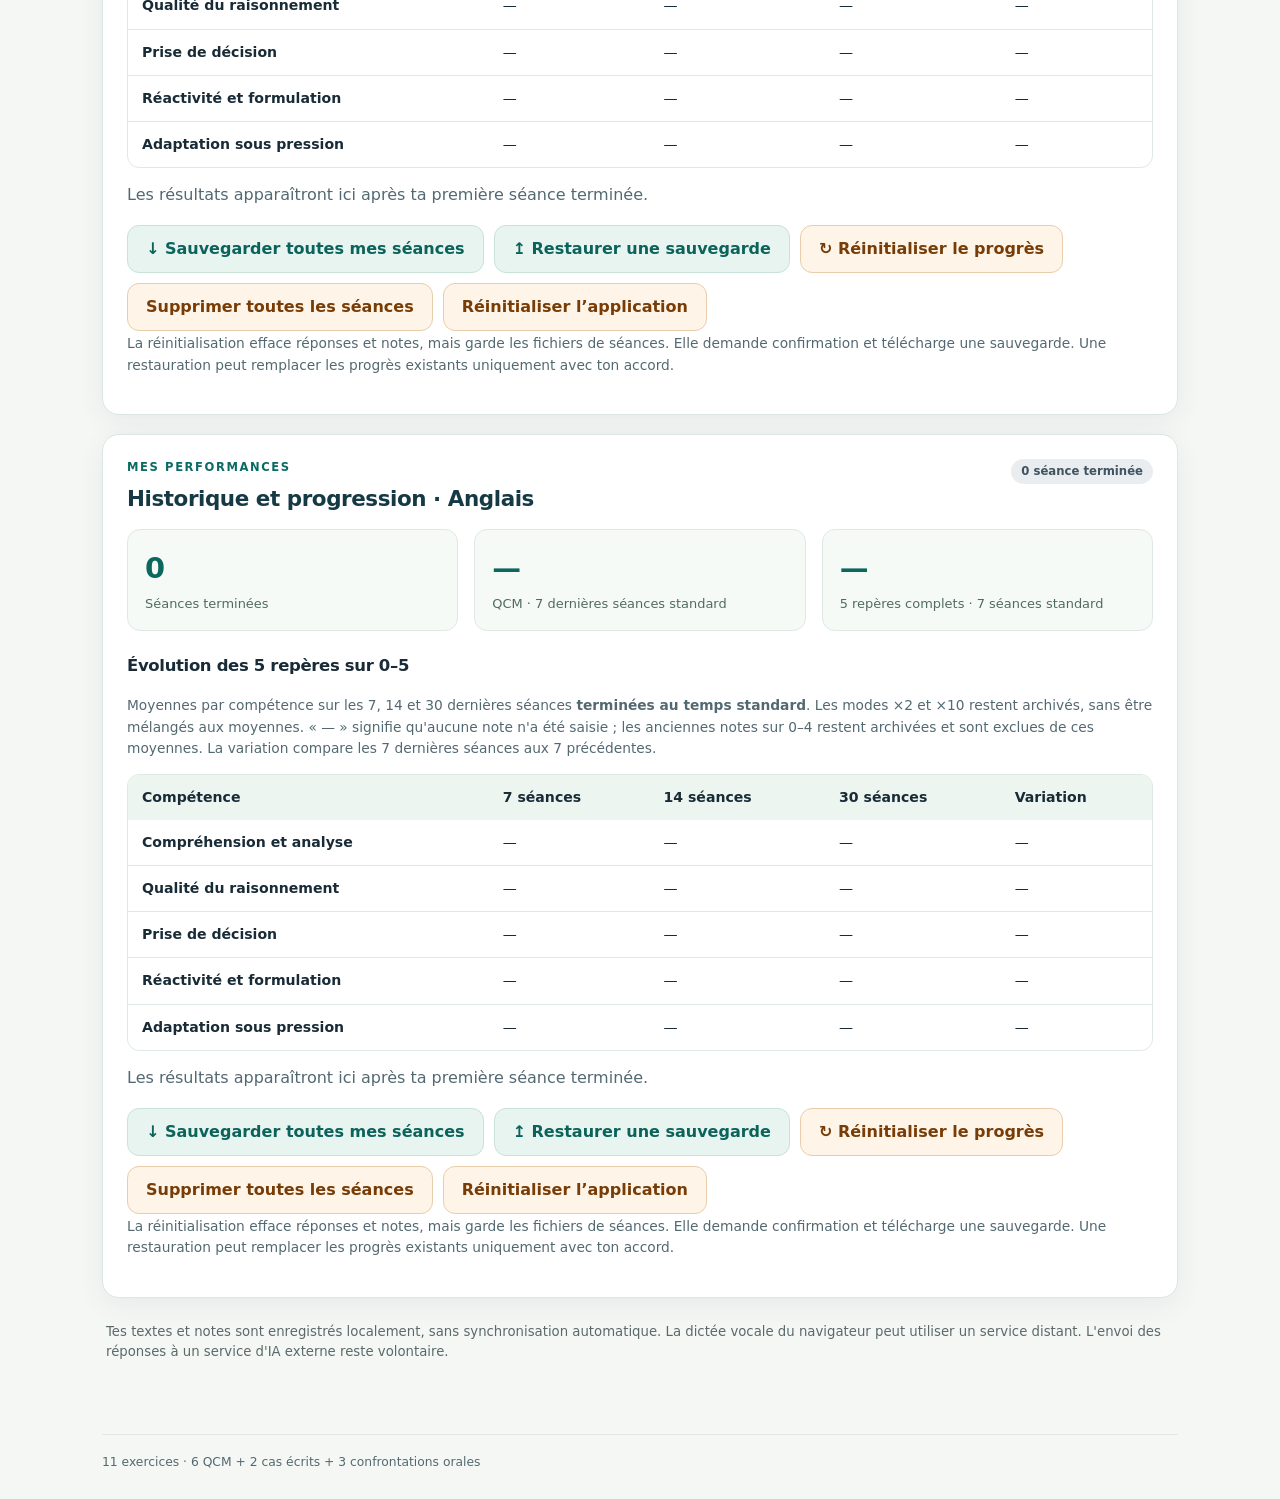
==== commit f7deee1f: "Daily 2.4 : compatibilité multi-LLM, correspondance QCM export et cache/tests" ====
--- a/daily/index.html
+++ b/daily/index.html
@@ -5,16 +5,16 @@
   <meta name="viewport" content="width=device-width,initial-scale=1,viewport-fit=cover">
   <meta name="theme-color" content="#0c766e">
   <meta name="description" content="Response Lab Daily : quiz, cas écrits et confrontations orales chronométrés.">
-  <title>Response Lab Daily 2.3 — Entraînement quotidien</title>
+  <title>Response Lab Daily 2.4 — Entraînement quotidien</title>
   <link rel="icon" href="icon.svg" type="image/svg+xml">
   <link rel="manifest" href="manifest.webmanifest">
-  <link rel="stylesheet" href="assets/styles.css?v=2.3.0">
-  <script defer src="assets/app.js?v=2.3.0"></script>
+  <link rel="stylesheet" href="assets/styles.css?v=2.4.0">
+  <script defer src="assets/app.js?v=2.4.0"></script>
 </head>
 <body>
  <div class="app-shell">
   <header class="app-top">
-   <a class="identity" href="./" aria-label="Response Lab Daily — accueil"><span class="logo">R<span>•</span>L</span><span><strong>Response Lab</strong><small>DAILY TRAINING / 2.3</small></span></a>
+   <a class="identity" href="./" aria-label="Response Lab Daily — accueil"><span class="logo">R<span>•</span>L</span><span><strong>Response Lab</strong><small>DAILY TRAINING / 2.4</small></span></a>
    <span class="local-pill"><span class="local-dot"></span> Sauvegarde locale</span>
   </header>
   <main id="app" class="main"><div class="panel"><h1>Initialisation de Response Lab…</h1><p>Chargement de l'interface quotidienne.</p></div></main>
